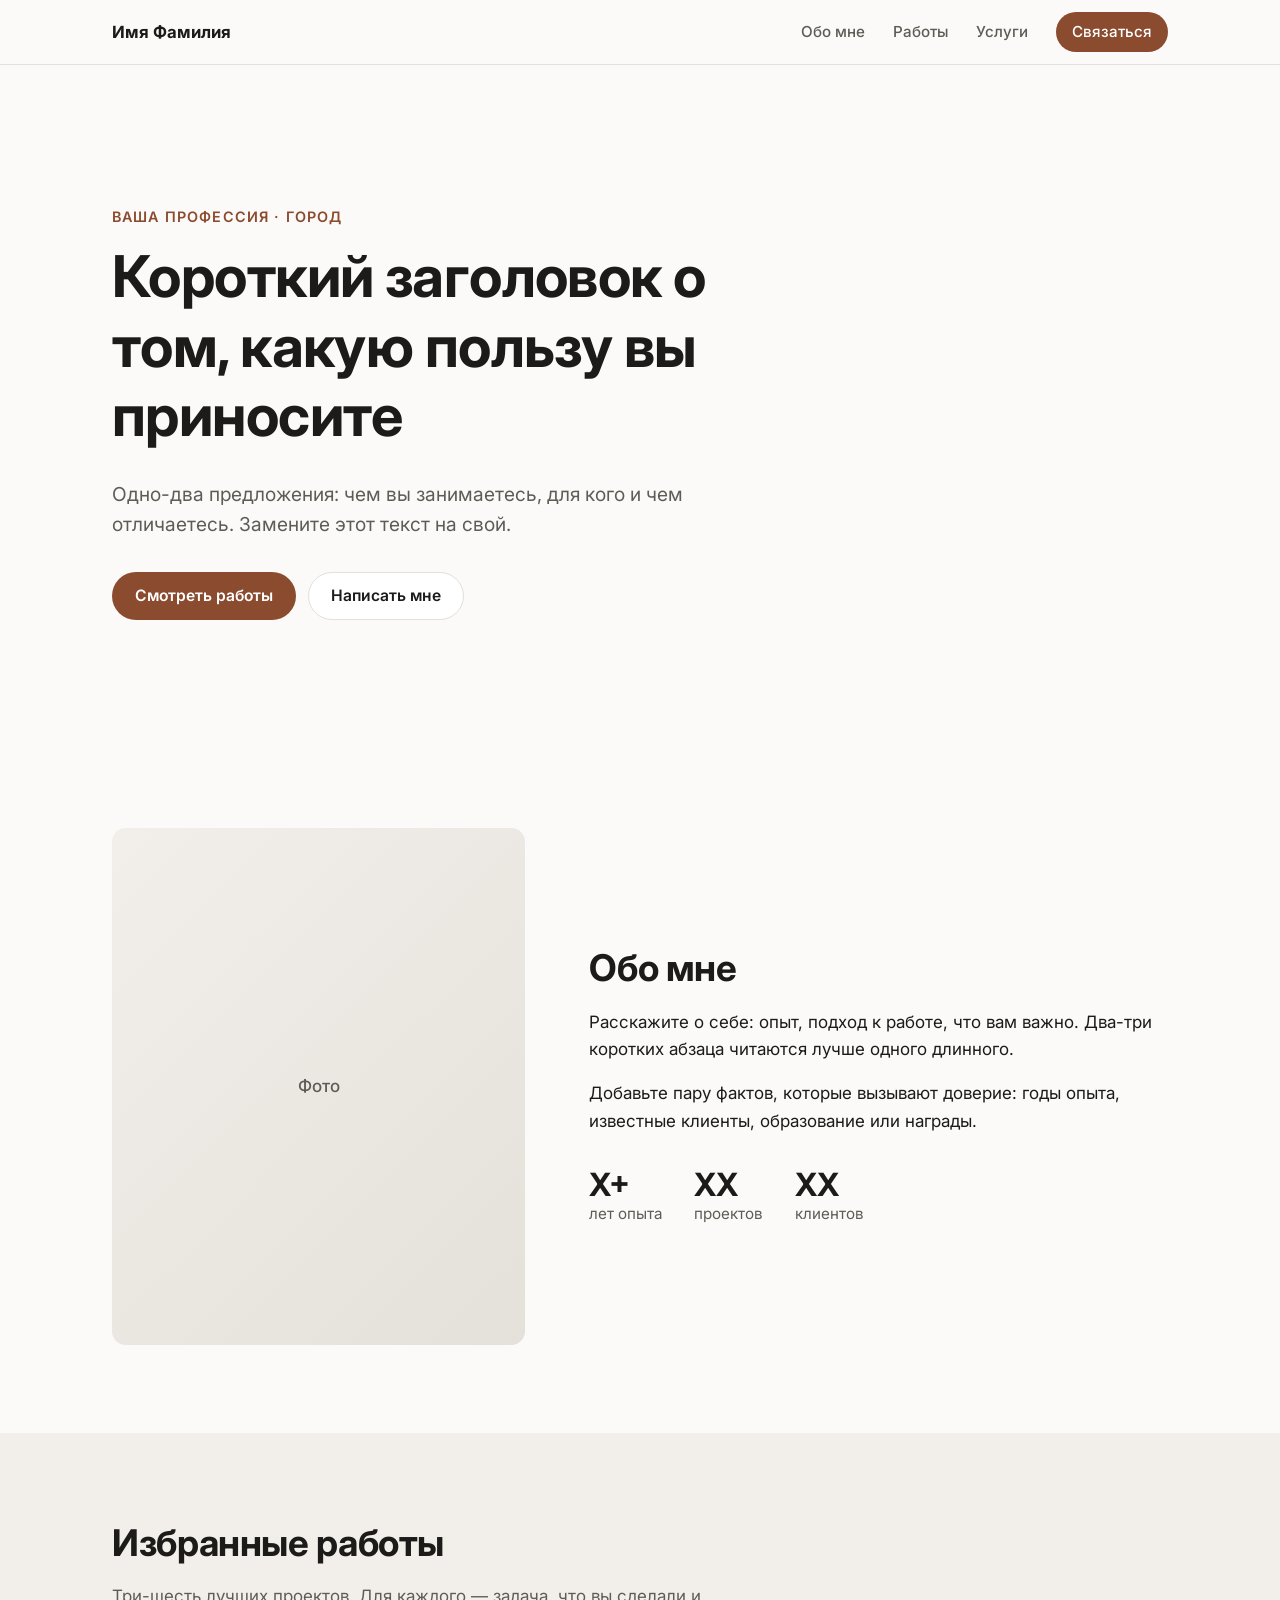
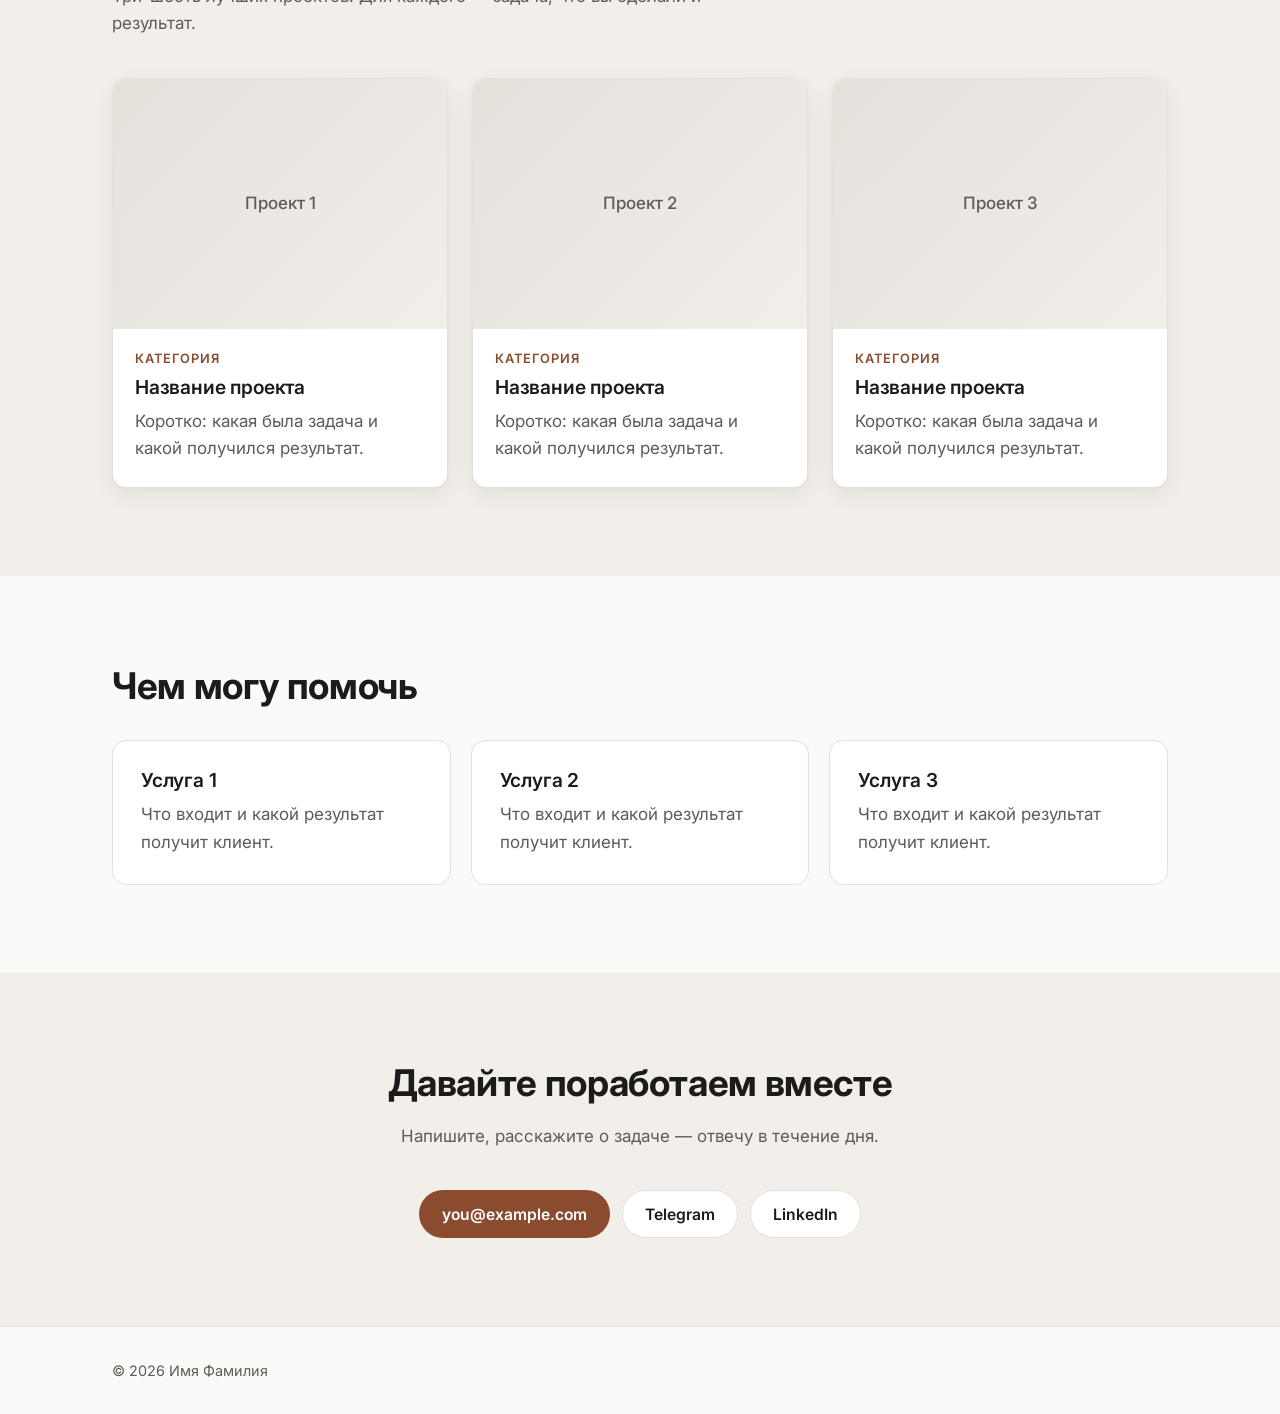
==== index.html @ f6fce219 "Add portfolio site starter Co-Authored-By: Claude Opus 5.5 <noreply@anthropic.com>" ====
<!doctype html>
<html lang="ru">
<head>
  <meta charset="utf-8">
  <meta name="viewport" content="width=device-width, initial-scale=1">
  <title>Имя Фамилия — портфолио</title>
  <meta name="description" content="Портфолио: кратко о том, чем вы занимаетесь и для кого.">
  <link rel="icon" href="favicon.svg" type="image/svg+xml">
  <link rel="preconnect" href="https://fonts.googleapis.com">
  <link rel="preconnect" href="https://fonts.gstatic.com" crossorigin>
  <link href="https://fonts.googleapis.com/css2?family=Inter:wght@400;500;600;700&display=swap" rel="stylesheet">
  <link rel="stylesheet" href="styles.css">
</head>
<body>
  <a class="skip-link" href="#main">Перейти к содержанию</a>

  <header class="site-header">
    <div class="container header-inner">
      <a class="logo" href="#top">Имя Фамилия</a>
      <button class="nav-toggle" aria-expanded="false" aria-controls="site-nav" aria-label="Открыть меню">
        <span></span><span></span>
      </button>
      <nav id="site-nav" class="site-nav">
        <a href="#about">Обо мне</a>
        <a href="#work">Работы</a>
        <a href="#services">Услуги</a>
        <a href="#contact" class="nav-cta">Связаться</a>
      </nav>
    </div>
  </header>

  <main id="main">
    <section id="top" class="hero">
      <div class="container">
        <p class="eyebrow">Ваша профессия · Город</p>
        <h1>Короткий заголовок о том, какую пользу вы приносите</h1>
        <p class="lead">Одно-два предложения: чем вы занимаетесь, для кого и чем отличаетесь. Замените этот текст на свой.</p>
        <div class="hero-actions">
          <a class="btn btn-primary" href="#work">Смотреть работы</a>
          <a class="btn btn-ghost" href="#contact">Написать мне</a>
        </div>
      </div>
    </section>

    <section id="about" class="section">
      <div class="container about-grid">
        <div class="about-photo" role="img" aria-label="Место для вашей фотографии">
          <span>Фото</span>
        </div>
        <div>
          <h2>Обо мне</h2>
          <p>Расскажите о себе: опыт, подход к работе, что вам важно. Два-три коротких абзаца читаются лучше одного длинного.</p>
          <p>Добавьте пару фактов, которые вызывают доверие: годы опыта, известные клиенты, образование или награды.</p>
          <ul class="facts">
            <li><strong>X+</strong><span>лет опыта</span></li>
            <li><strong>XX</strong><span>проектов</span></li>
            <li><strong>XX</strong><span>клиентов</span></li>
          </ul>
        </div>
      </div>
    </section>

    <section id="work" class="section section-alt">
      <div class="container">
        <h2>Избранные работы</h2>
        <p class="section-lead">Три-шесть лучших проектов. Для каждого — задача, что вы сделали и результат.</p>
        <div class="cards">
          <article class="card">
            <div class="card-media">Проект 1</div>
            <div class="card-body">
              <p class="card-tag">Категория</p>
              <h3>Название проекта</h3>
              <p>Коротко: какая была задача и какой получился результат.</p>
            </div>
          </article>
          <article class="card">
            <div class="card-media">Проект 2</div>
            <div class="card-body">
              <p class="card-tag">Категория</p>
              <h3>Название проекта</h3>
              <p>Коротко: какая была задача и какой получился результат.</p>
            </div>
          </article>
          <article class="card">
            <div class="card-media">Проект 3</div>
            <div class="card-body">
              <p class="card-tag">Категория</p>
              <h3>Название проекта</h3>
              <p>Коротко: какая была задача и какой получился результат.</p>
            </div>
          </article>
        </div>
      </div>
    </section>

    <section id="services" class="section">
      <div class="container">
        <h2>Чем могу помочь</h2>
        <div class="services">
          <div class="service">
            <h3>Услуга 1</h3>
            <p>Что входит и какой результат получит клиент.</p>
          </div>
          <div class="service">
            <h3>Услуга 2</h3>
            <p>Что входит и какой результат получит клиент.</p>
          </div>
          <div class="service">
            <h3>Услуга 3</h3>
            <p>Что входит и какой результат получит клиент.</p>
          </div>
        </div>
      </div>
    </section>

    <section id="contact" class="section section-contact">
      <div class="container contact-inner">
        <h2>Давайте поработаем вместе</h2>
        <p class="section-lead">Напишите, расскажите о задаче — отвечу в течение дня.</p>
        <div class="contact-links">
          <a class="btn btn-primary" href="mailto:you@example.com">you@example.com</a>
          <a class="btn btn-ghost" href="https://t.me/username" target="_blank" rel="noopener">Telegram</a>
          <a class="btn btn-ghost" href="https://www.linkedin.com/in/username" target="_blank" rel="noopener">LinkedIn</a>
        </div>
      </div>
    </section>
  </main>

  <footer class="site-footer">
    <div class="container">
      <p>© <span id="year">2026</span> Имя Фамилия</p>
    </div>
  </footer>

  <script src="script.js" defer></script>
</body>
</html>
---- styles.css ----
:root {
  --bg: #fbfaf8;
  --bg-alt: #f2efea;
  --surface: #ffffff;
  --text: #1c1b1a;
  --muted: #5f5b56;
  --border: #e4e0da;
  --accent: #8a4b2f;
  --accent-contrast: #ffffff;
  --radius: 14px;
  --container: 1120px;
  --shadow: 0 1px 2px rgb(0 0 0 / 0.04), 0 8px 24px rgb(0 0 0 / 0.06);
}

@media (prefers-color-scheme: dark) {
  :root {
    --bg: #141312;
    --bg-alt: #1c1a19;
    --surface: #222020;
    --text: #f1eeea;
    --muted: #a8a29c;
    --border: #34312e;
    --accent: #e0a07f;
    --accent-contrast: #1a1210;
    --shadow: none;
  }
}

*,
*::before,
*::after { box-sizing: border-box; }

html { scroll-behavior: smooth; scroll-padding-top: 80px; }

@media (prefers-reduced-motion: reduce) {
  html { scroll-behavior: auto; }
  * { transition: none !important; }
}

body {
  margin: 0;
  font-family: "Inter", system-ui, -apple-system, sans-serif;
  font-size: 17px;
  line-height: 1.6;
  color: var(--text);
  background: var(--bg);
  -webkit-font-smoothing: antialiased;
}

img { max-width: 100%; display: block; }

a { color: inherit; }

h1, h2, h3 { line-height: 1.2; margin: 0 0 0.5em; letter-spacing: -0.01em; }
h1 { font-size: clamp(2.2rem, 5vw, 3.6rem); font-weight: 700; max-width: 18ch; }
h2 { font-size: clamp(1.7rem, 3vw, 2.3rem); font-weight: 700; }
h3 { font-size: 1.2rem; font-weight: 600; }
p { margin: 0 0 1em; }

.container {
  width: 100%;
  max-width: var(--container);
  margin: 0 auto;
  padding: 0 16px;
}
@media (min-width: 768px) { .container { padding: 0 32px; } }

.skip-link {
  position: absolute;
  left: 16px;
  top: -48px;
  background: var(--accent);
  color: var(--accent-contrast);
  padding: 8px 14px;
  border-radius: 8px;
  z-index: 100;
}
.skip-link:focus { top: 12px; }

:focus-visible { outline: 2px solid var(--accent); outline-offset: 3px; border-radius: 4px; }

/* Header */
.site-header {
  position: sticky;
  top: 0;
  z-index: 50;
  background: color-mix(in srgb, var(--bg) 88%, transparent);
  backdrop-filter: blur(10px);
  border-bottom: 1px solid var(--border);
}
.header-inner { display: flex; align-items: center; justify-content: space-between; height: 64px; }
.logo { font-weight: 700; text-decoration: none; font-size: 1.05rem; }

.site-nav { display: flex; gap: 28px; align-items: center; }
.site-nav a { text-decoration: none; color: var(--muted); font-weight: 500; font-size: 0.95rem; }
.site-nav a:hover { color: var(--text); }
.site-nav .nav-cta {
  color: var(--accent-contrast);
  background: var(--accent);
  padding: 8px 16px;
  border-radius: 999px;
}
.site-nav .nav-cta:hover { color: var(--accent-contrast); opacity: 0.9; }

.nav-toggle {
  display: none;
  width: 44px;
  height: 44px;
  border: 0;
  background: none;
  cursor: pointer;
  padding: 12px 10px;
  flex-direction: column;
  justify-content: space-between;
}
.nav-toggle span { display: block; height: 2px; background: var(--text); border-radius: 2px; transition: transform 0.2s; }
.nav-toggle[aria-expanded="true"] span:first-child { transform: translateY(8px) rotate(45deg); }
.nav-toggle[aria-expanded="true"] span:last-child { transform: translateY(-9px) rotate(-45deg); }

@media (max-width: 767px) {
  .nav-toggle { display: flex; }
  .site-nav {
    display: none;
    position: absolute;
    top: 64px;
    left: 0;
    right: 0;
    flex-direction: column;
    align-items: stretch;
    gap: 0;
    padding: 8px 16px 20px;
    background: var(--bg);
    border-bottom: 1px solid var(--border);
  }
  .site-nav.is-open { display: flex; }
  .site-nav a { padding: 12px 0; font-size: 1.05rem; }
  .site-nav .nav-cta { margin-top: 8px; text-align: center; padding: 12px 16px; }
}

/* Buttons */
.btn {
  display: inline-flex;
  align-items: center;
  justify-content: center;
  min-height: 48px;
  padding: 0 22px;
  border-radius: 999px;
  font-weight: 600;
  font-size: 0.98rem;
  text-decoration: none;
  border: 1px solid transparent;
  transition: transform 0.15s, opacity 0.15s, background 0.15s;
}
.btn:hover { transform: translateY(-1px); }
.btn-primary { background: var(--accent); color: var(--accent-contrast); }
.btn-primary:hover { opacity: 0.92; }
.btn-ghost { border-color: var(--border); background: var(--surface); }
.btn-ghost:hover { border-color: var(--muted); }

/* Hero */
.hero { padding: 96px 0 88px; }
@media (min-width: 768px) { .hero { padding: 140px 0 120px; } }
.eyebrow {
  color: var(--accent);
  font-weight: 600;
  font-size: 0.9rem;
  text-transform: uppercase;
  letter-spacing: 0.08em;
}
.lead { font-size: 1.2rem; color: var(--muted); max-width: 56ch; }
.hero-actions { display: flex; flex-wrap: wrap; gap: 12px; margin-top: 32px; }

/* Sections */
.section { padding: 88px 0; }
.section-alt { background: var(--bg-alt); }
.section-lead { color: var(--muted); max-width: 60ch; margin-bottom: 40px; }

/* About */
.about-grid { display: grid; gap: 40px; align-items: center; }
@media (min-width: 860px) { .about-grid { grid-template-columns: 5fr 7fr; gap: 64px; } }
.about-photo {
  aspect-ratio: 4 / 5;
  border-radius: var(--radius);
  background: linear-gradient(135deg, var(--bg-alt), var(--border));
  display: grid;
  place-items: center;
  color: var(--muted);
  font-weight: 500;
  max-width: 420px;
}
.facts { list-style: none; padding: 0; margin: 32px 0 0; display: flex; flex-wrap: wrap; gap: 32px; }
.facts li { display: flex; flex-direction: column; }
.facts strong { font-size: 2rem; line-height: 1.1; }
.facts span { color: var(--muted); font-size: 0.95rem; }

/* Work cards */
.cards { display: grid; gap: 24px; }
@media (min-width: 640px) { .cards { grid-template-columns: repeat(2, 1fr); } }
@media (min-width: 960px) { .cards { grid-template-columns: repeat(3, 1fr); } }
.card {
  background: var(--surface);
  border: 1px solid var(--border);
  border-radius: var(--radius);
  overflow: hidden;
  box-shadow: var(--shadow);
  transition: transform 0.2s;
}
.card:hover { transform: translateY(-3px); }
.card-media {
  aspect-ratio: 4 / 3;
  background: linear-gradient(135deg, var(--border), var(--bg-alt));
  display: grid;
  place-items: center;
  color: var(--muted);
  font-weight: 500;
}
.card-body { padding: 20px 22px 24px; }
.card-body p:last-child { margin: 0; color: var(--muted); }
.card-tag { font-size: 0.8rem; text-transform: uppercase; letter-spacing: 0.08em; color: var(--accent); font-weight: 600; margin-bottom: 6px; }

/* Services */
.services { display: grid; gap: 20px; margin-top: 32px; }
@media (min-width: 768px) { .services { grid-template-columns: repeat(3, 1fr); } }
.service { padding: 28px; border: 1px solid var(--border); border-radius: var(--radius); background: var(--surface); }
.service p { margin: 0; color: var(--muted); }

/* Contact */
.section-contact { background: var(--bg-alt); text-align: center; }
.contact-inner { display: flex; flex-direction: column; align-items: center; }
.contact-inner .section-lead { margin-left: auto; margin-right: auto; }
.contact-links { display: flex; flex-wrap: wrap; justify-content: center; gap: 12px; }

/* Footer */
.site-footer { padding: 32px 0; border-top: 1px solid var(--border); color: var(--muted); font-size: 0.9rem; }
.site-footer p { margin: 0; }
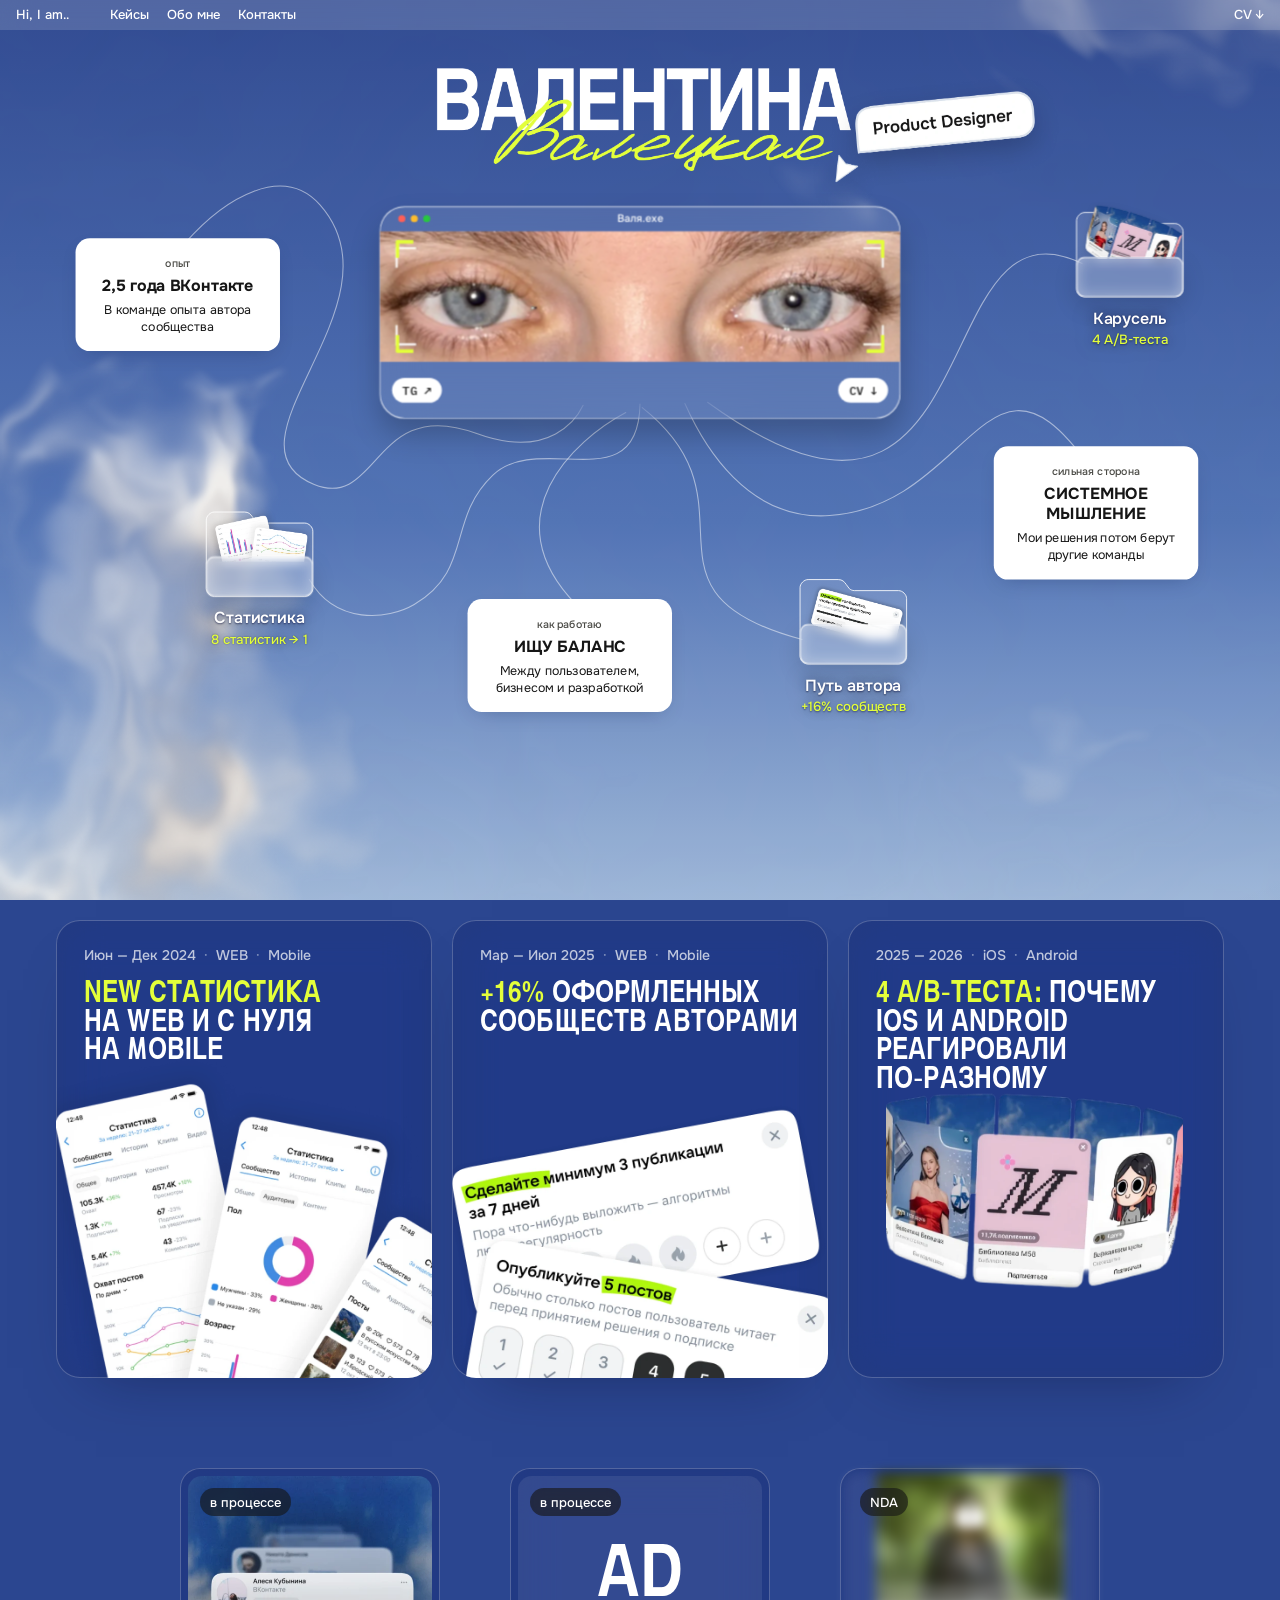
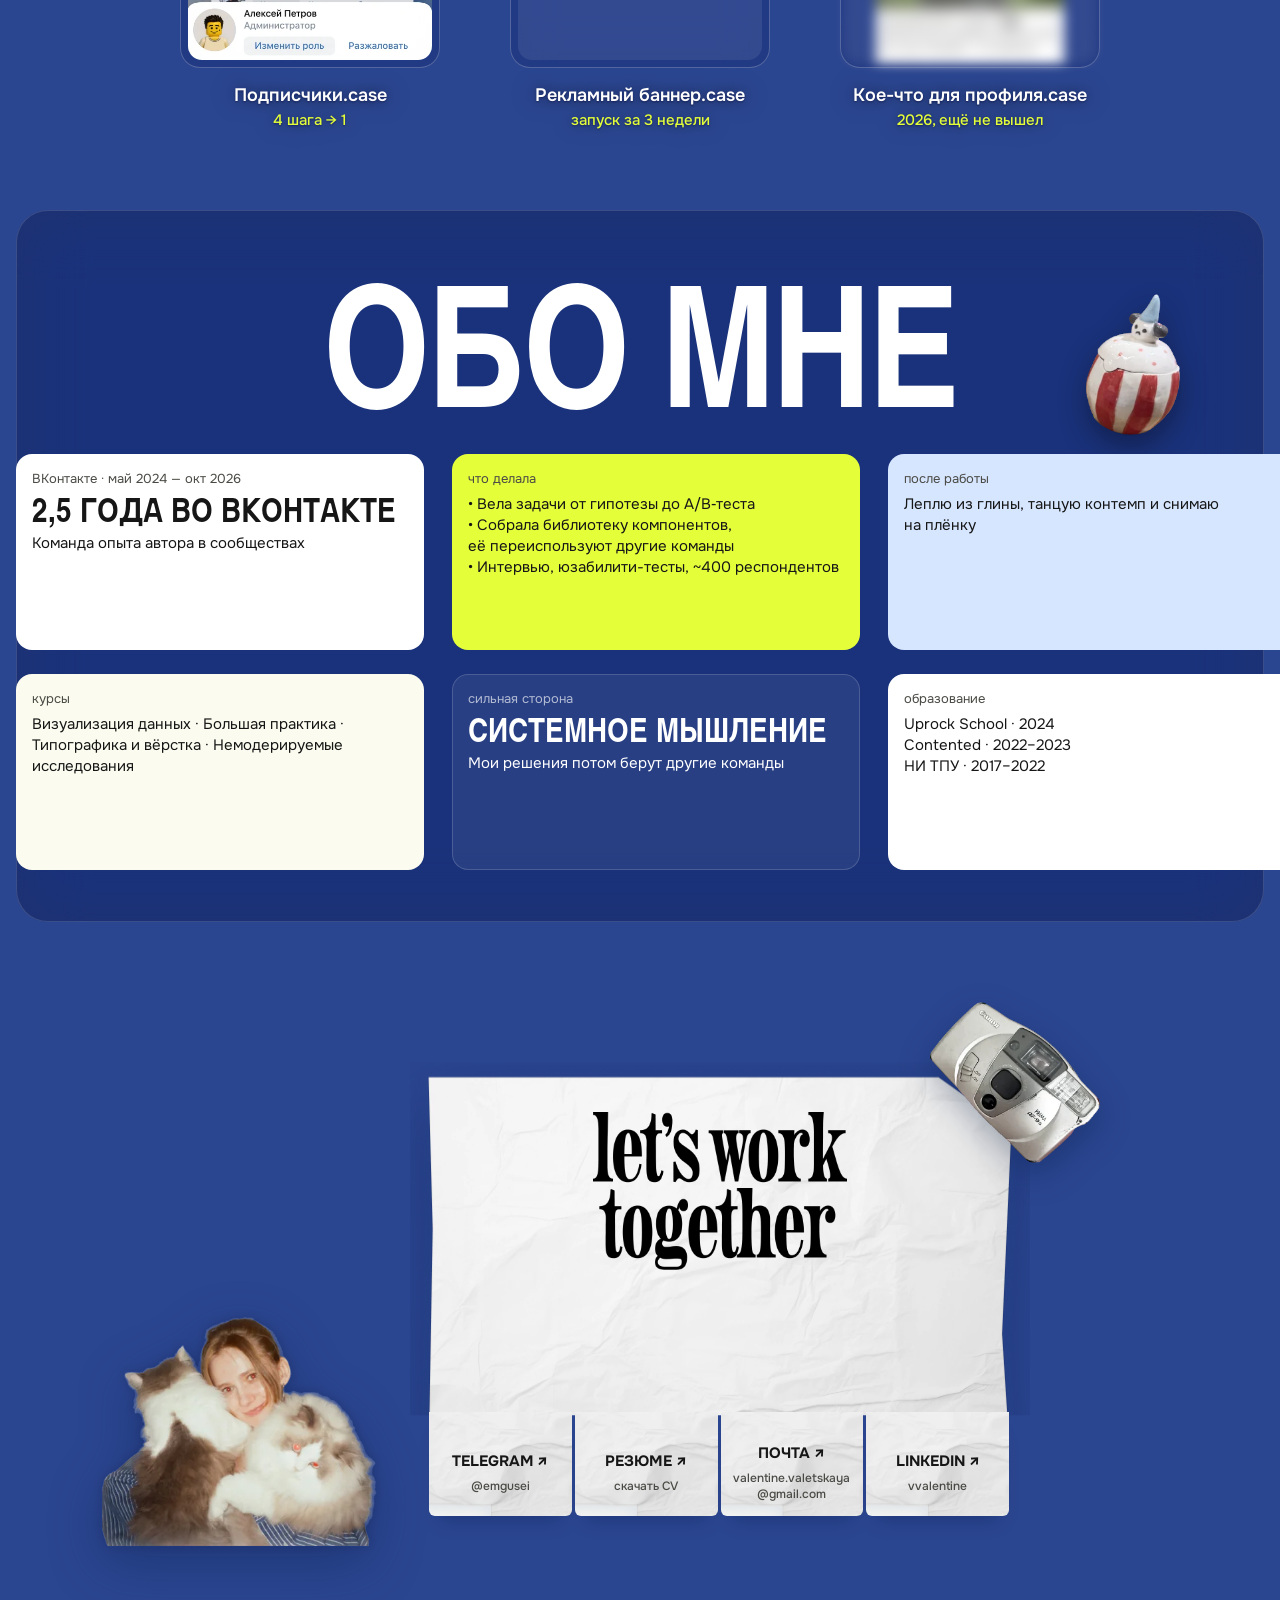
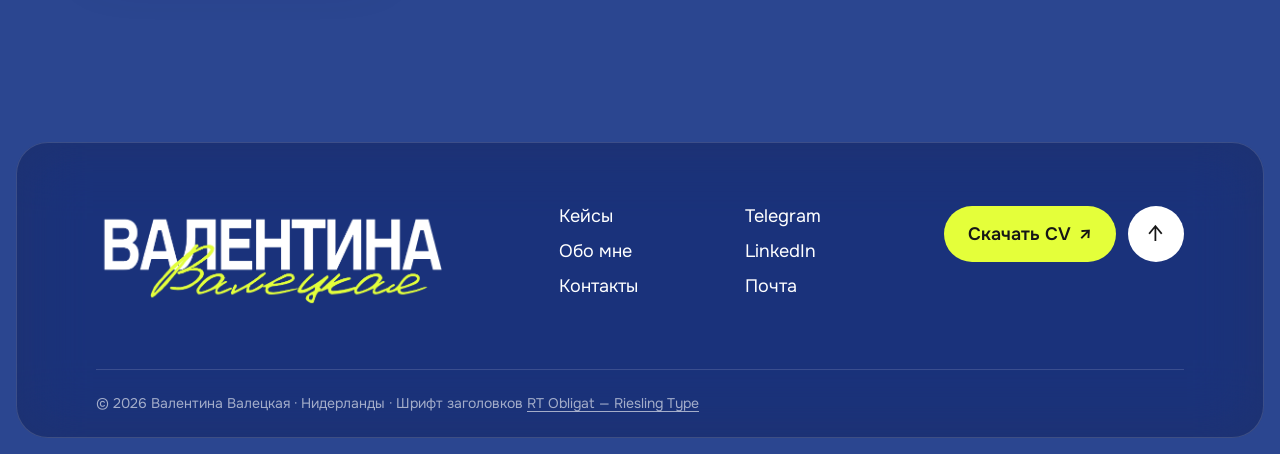
==== commit b47030f9: "Сайт-портфолио v7 вместо шаблона-заготовки - index.html отправляет на web.html (>=700 px) или mobile" ====
--- a/index.html
+++ b/index.html
@@ -1,137 +1,6 @@
-<!doctype html>
-<html lang="ru">
-<head>
-  <meta charset="utf-8">
-  <meta name="viewport" content="width=device-width, initial-scale=1">
-  <title>Имя Фамилия — портфолио</title>
-  <meta name="description" content="Портфолио: кратко о том, чем вы занимаетесь и для кого.">
-  <link rel="icon" href="favicon.svg" type="image/svg+xml">
-  <link rel="preconnect" href="https://fonts.googleapis.com">
-  <link rel="preconnect" href="https://fonts.gstatic.com" crossorigin>
-  <link href="https://fonts.googleapis.com/css2?family=Inter:wght@400;500;600;700&display=swap" rel="stylesheet">
-  <link rel="stylesheet" href="styles.css">
-</head>
-<body>
-  <a class="skip-link" href="#main">Перейти к содержанию</a>
-
-  <header class="site-header">
-    <div class="container header-inner">
-      <a class="logo" href="#top">Имя Фамилия</a>
-      <button class="nav-toggle" aria-expanded="false" aria-controls="site-nav" aria-label="Открыть меню">
-        <span></span><span></span>
-      </button>
-      <nav id="site-nav" class="site-nav">
-        <a href="#about">Обо мне</a>
-        <a href="#work">Работы</a>
-        <a href="#services">Услуги</a>
-        <a href="#contact" class="nav-cta">Связаться</a>
-      </nav>
-    </div>
-  </header>
-
-  <main id="main">
-    <section id="top" class="hero">
-      <div class="container">
-        <p class="eyebrow">Ваша профессия · Город</p>
-        <h1>Короткий заголовок о том, какую пользу вы приносите</h1>
-        <p class="lead">Одно-два предложения: чем вы занимаетесь, для кого и чем отличаетесь. Замените этот текст на свой.</p>
-        <div class="hero-actions">
-          <a class="btn btn-primary" href="#work">Смотреть работы</a>
-          <a class="btn btn-ghost" href="#contact">Написать мне</a>
-        </div>
-      </div>
-    </section>
-
-    <section id="about" class="section">
-      <div class="container about-grid">
-        <div class="about-photo" role="img" aria-label="Место для вашей фотографии">
-          <span>Фото</span>
-        </div>
-        <div>
-          <h2>Обо мне</h2>
-          <p>Расскажите о себе: опыт, подход к работе, что вам важно. Два-три коротких абзаца читаются лучше одного длинного.</p>
-          <p>Добавьте пару фактов, которые вызывают доверие: годы опыта, известные клиенты, образование или награды.</p>
-          <ul class="facts">
-            <li><strong>X+</strong><span>лет опыта</span></li>
-            <li><strong>XX</strong><span>проектов</span></li>
-            <li><strong>XX</strong><span>клиентов</span></li>
-          </ul>
-        </div>
-      </div>
-    </section>
-
-    <section id="work" class="section section-alt">
-      <div class="container">
-        <h2>Избранные работы</h2>
-        <p class="section-lead">Три-шесть лучших проектов. Для каждого — задача, что вы сделали и результат.</p>
-        <div class="cards">
-          <article class="card">
-            <div class="card-media">Проект 1</div>
-            <div class="card-body">
-              <p class="card-tag">Категория</p>
-              <h3>Название проекта</h3>
-              <p>Коротко: какая была задача и какой получился результат.</p>
-            </div>
-          </article>
-          <article class="card">
-            <div class="card-media">Проект 2</div>
-            <div class="card-body">
-              <p class="card-tag">Категория</p>
-              <h3>Название проекта</h3>
-              <p>Коротко: какая была задача и какой получился результат.</p>
-            </div>
-          </article>
-          <article class="card">
-            <div class="card-media">Проект 3</div>
-            <div class="card-body">
-              <p class="card-tag">Категория</p>
-              <h3>Название проекта</h3>
-              <p>Коротко: какая была задача и какой получился результат.</p>
-            </div>
-          </article>
-        </div>
-      </div>
-    </section>
-
-    <section id="services" class="section">
-      <div class="container">
-        <h2>Чем могу помочь</h2>
-        <div class="services">
-          <div class="service">
-            <h3>Услуга 1</h3>
-            <p>Что входит и какой результат получит клиент.</p>
-          </div>
-          <div class="service">
-            <h3>Услуга 2</h3>
-            <p>Что входит и какой результат получит клиент.</p>
-          </div>
-          <div class="service">
-            <h3>Услуга 3</h3>
-            <p>Что входит и какой результат получит клиент.</p>
-          </div>
-        </div>
-      </div>
-    </section>
-
-    <section id="contact" class="section section-contact">
-      <div class="container contact-inner">
-        <h2>Давайте поработаем вместе</h2>
-        <p class="section-lead">Напишите, расскажите о задаче — отвечу в течение дня.</p>
-        <div class="contact-links">
-          <a class="btn btn-primary" href="mailto:you@example.com">you@example.com</a>
-          <a class="btn btn-ghost" href="https://t.me/username" target="_blank" rel="noopener">Telegram</a>
-          <a class="btn btn-ghost" href="https://www.linkedin.com/in/username" target="_blank" rel="noopener">LinkedIn</a>
-        </div>
-      </div>
-    </section>
-  </main>
-
-  <footer class="site-footer">
-    <div class="container">
-      <p>© <span id="year">2026</span> Имя Фамилия</p>
-    </div>
-  </footer>
-
-  <script src="script.js" defer></script>
-</body>
-</html>
+<!DOCTYPE html>
+<html lang="ru"><head><meta charset="utf-8"><meta name="viewport" content="width=device-width, initial-scale=1">
+<title>Валентина Валецкая · продуктовый дизайнер</title>
+<meta name="description" content="Портфолио продуктового дизайнера Валентины Валецкой: кейсы ВКонтакте, web и mobile.">
+<script>location.replace((innerWidth<700?'mobile.html':'web.html')+location.hash)</script>
+</head><body><a href="web.html">Web</a> · <a href="mobile.html">Mobile</a></body></html>
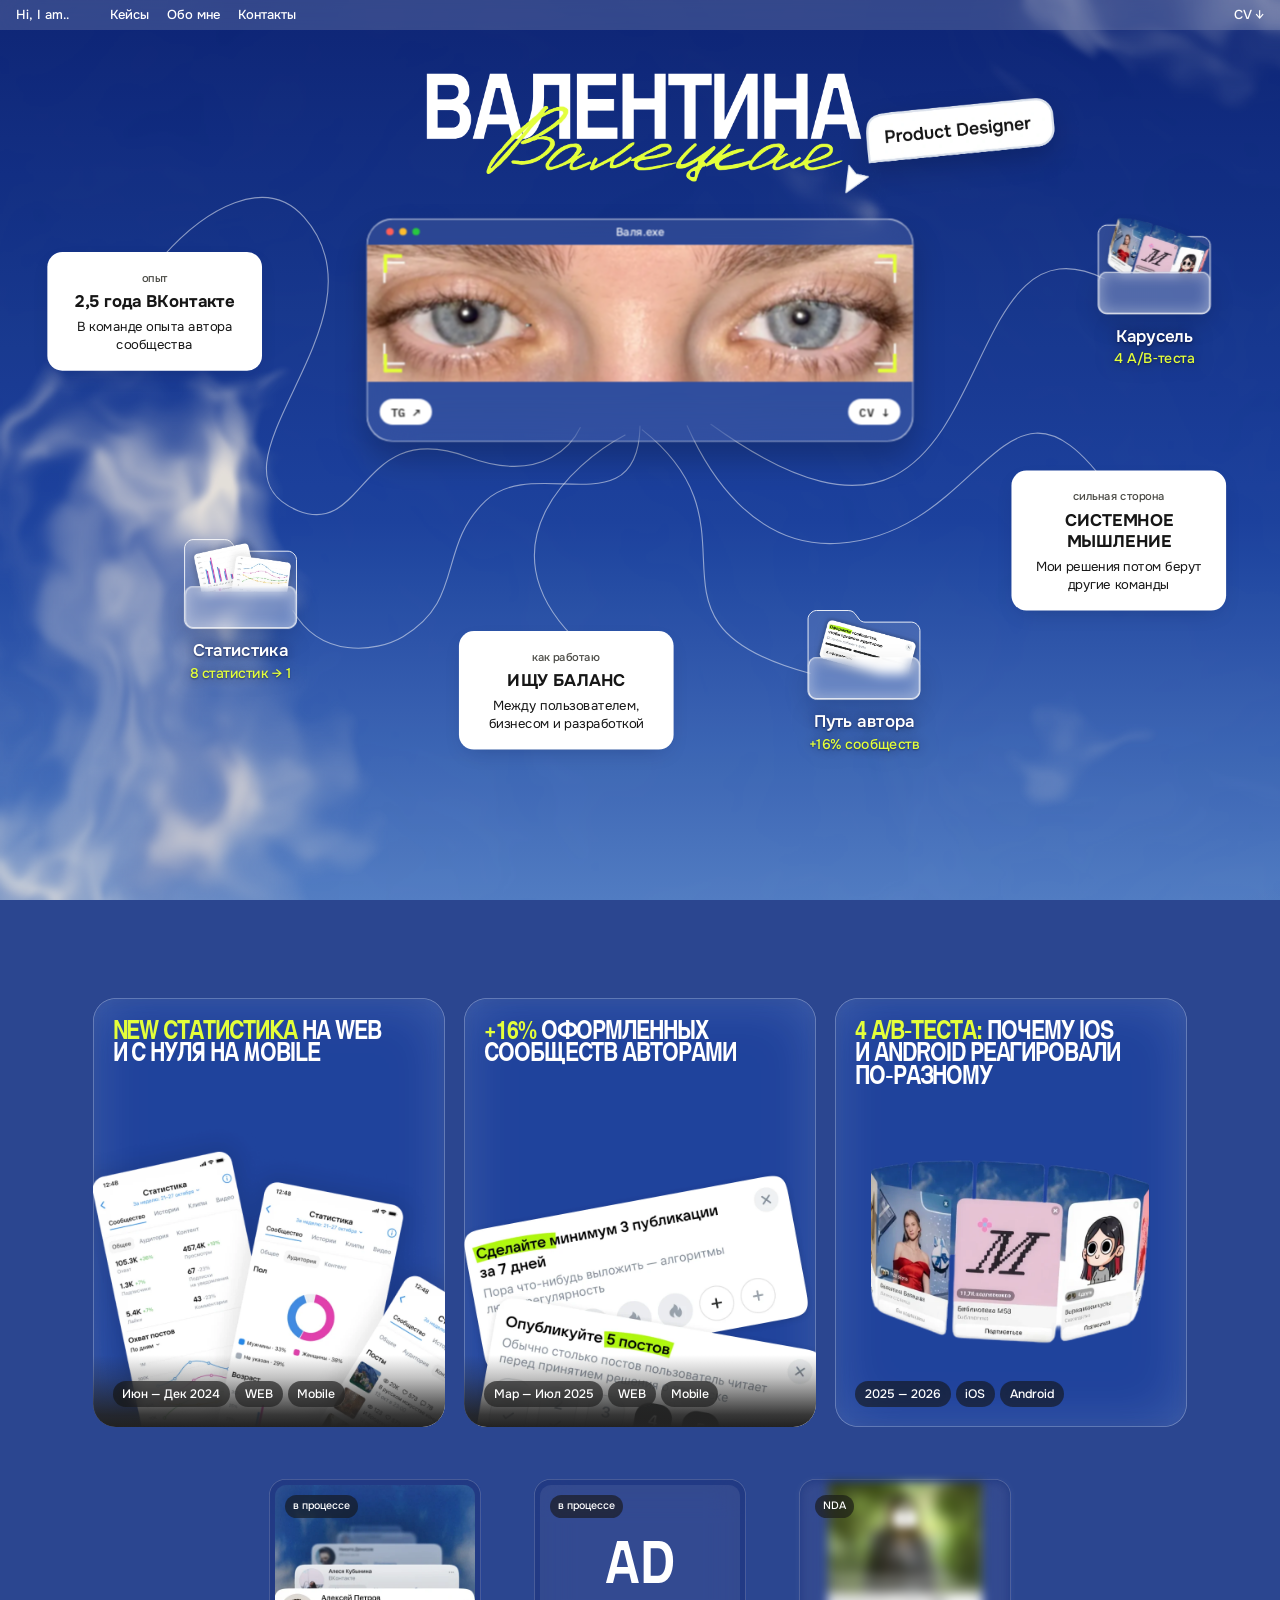
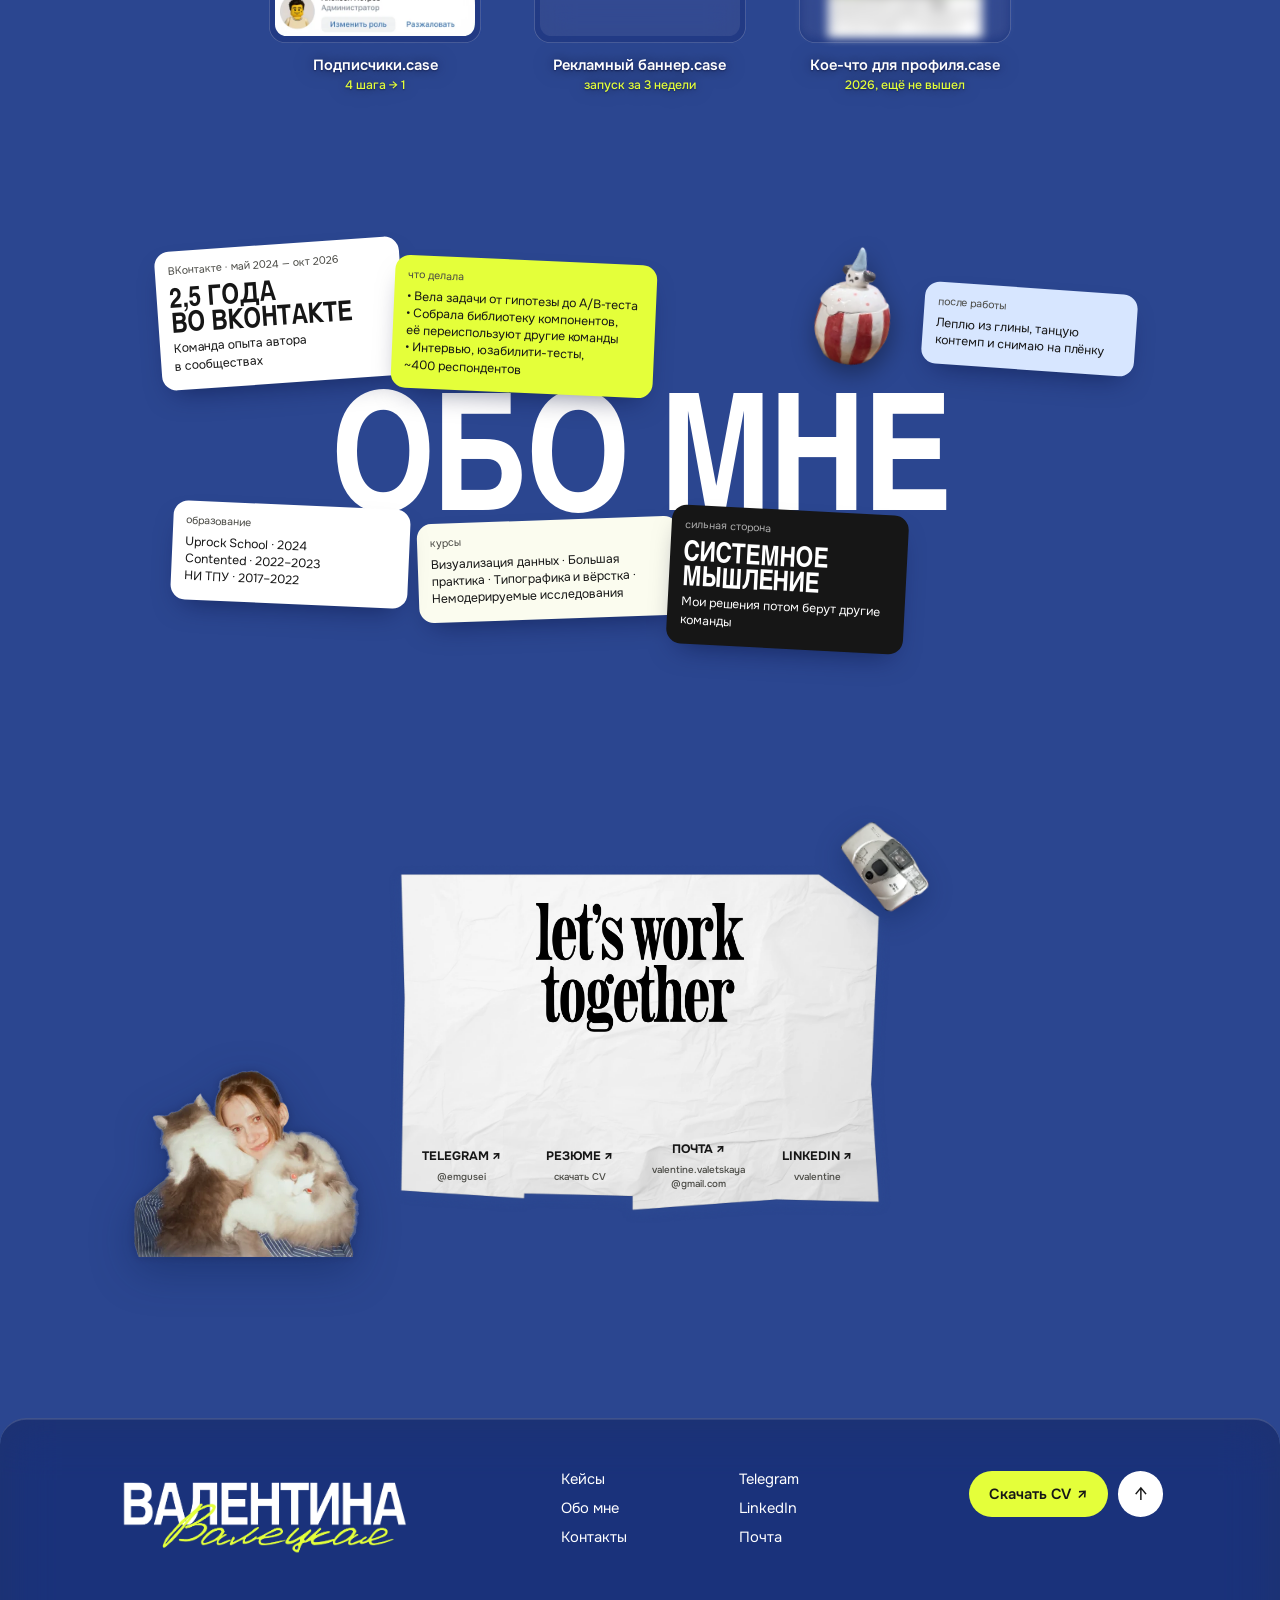
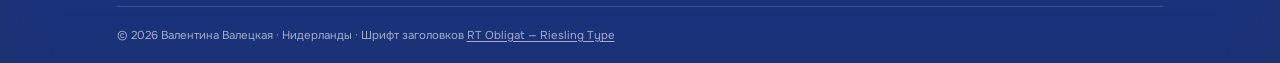
==== commit 8feedf94: "Сверка с Figma: кейсы, Обо мне, контакты, мобилка" ====
--- a/index.html
+++ b/index.html
@@ -1,5 +1,5 @@
 <!DOCTYPE html>
-<html lang="ru"><head><meta charset="utf-8"><meta name="viewport" content="width=device-width, initial-scale=1">
+<html lang="ru"><head><meta charset="utf-8"><link rel="icon" href="data:,"><meta name="viewport" content="width=device-width, initial-scale=1">
 <title>Валентина Валецкая · продуктовый дизайнер</title>
 <meta name="description" content="Портфолио продуктового дизайнера Валентины Валецкой: кейсы ВКонтакте, web и mobile.">
 <script>location.replace((innerWidth<700?'mobile.html':'web.html')+location.hash)</script>
